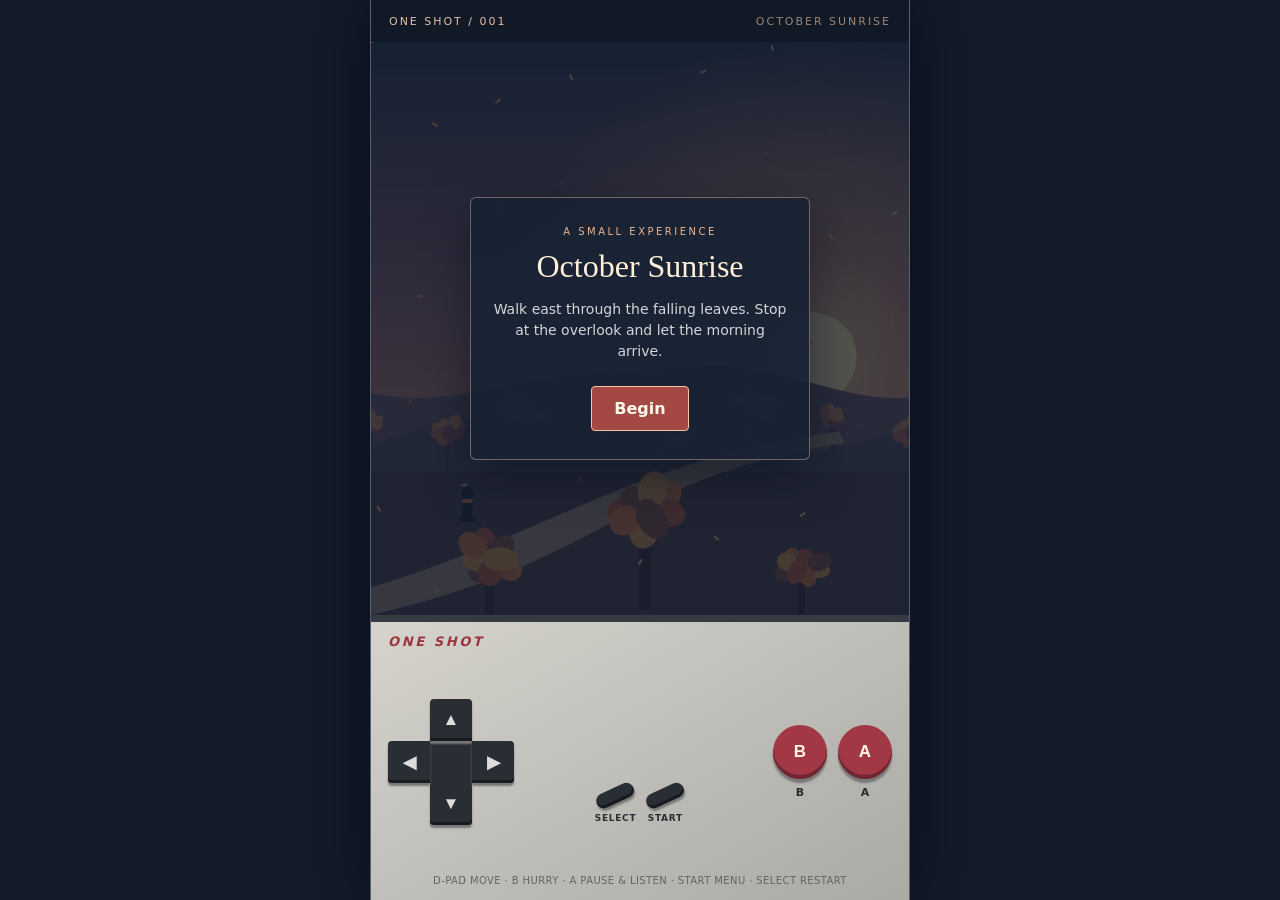
==== oneshot/index.html @ 20d6ba56 "Add portrait one-shot game shell and October Sunrise prototype" ====
<!doctype html>
<html lang="en">
<head>
<meta charset="utf-8">
<meta name="viewport" content="width=device-width,initial-scale=1,viewport-fit=cover,user-scalable=no">
<meta name="theme-color" content="#141b29">
<title>One Shot — October Sunrise</title>
<style>
:root{color-scheme:dark;font-family:system-ui,-apple-system,sans-serif;background:#141b29;color:#f6ecdb}
*{box-sizing:border-box}html,body{margin:0;width:100%;height:100%;overflow:hidden;overscroll-behavior:none}
body{display:flex;justify-content:center;touch-action:none}
.shell{width:min(100%,540px);height:100%;height:100dvh;display:flex;flex-direction:column;background:#1d2636;box-shadow:0 0 60px #080e19}
.top{height:42px;flex:none;display:flex;align-items:center;justify-content:space-between;padding:0 18px;background:#111926;font-size:11px;letter-spacing:.18em;text-transform:uppercase;color:#e6bea2}
.top span:last-child{opacity:.65}
.stage{position:relative;flex:1;min-height:0;overflow:hidden;background:#23314a}
canvas{width:100%;height:100%;display:block}
.overlay{position:absolute;inset:0;display:flex;align-items:center;justify-content:center;padding:24px;background:#101929b8;text-align:center}
.overlay[hidden]{display:none}
.card{max-width:340px;padding:28px 22px;background:#182334ee;border:1px solid #e6bea270;border-radius:6px;box-shadow:0 15px 45px #070d1b80}
.eyebrow{font-size:10px;letter-spacing:.25em;color:#ebb695;text-transform:uppercase}
h1{font-family:Georgia,serif;font-weight:400;font-size:32px;line-height:1.12;margin:12px 0;color:#fff0db}
p{font-size:14px;line-height:1.5;color:#d5d5d8}
.cta{margin-top:10px;border:1px solid #f5c1a2;background:#a34842;color:#fff9ec;border-radius:4px;padding:12px 22px;font:inherit;font-weight:700;cursor:pointer}
.hint{position:absolute;left:12px;right:12px;bottom:14px;text-align:center;font-size:12px;text-shadow:0 2px 5px #08101d;pointer-events:none;color:#fff1de}
.controller{flex:none;height:clamp(206px,36dvh,285px);padding:12px 17px max(14px,env(safe-area-inset-bottom));background:linear-gradient(150deg,#d5d3cc,#aaa9a4);color:#292b32;border-top:7px solid #363b43;display:flex;flex-direction:column;justify-content:space-between;user-select:none;-webkit-user-select:none}
.brand{font-weight:900;letter-spacing:.2em;color:#9c353d;font-style:italic;font-size:13px}
.controls{display:grid;grid-template-columns:1fr 1fr 1fr;align-items:center;gap:4px;min-height:132px}
.dpad{width:126px;height:126px;position:relative;justify-self:start}
.key{position:absolute;border:0;background:#292d34;color:#ddd;touch-action:none;cursor:pointer;font-weight:700;box-shadow:inset 0 -3px #171b20,0 3px 2px #777}
.key:active,.key.pressed{background:#4b5360;transform:translateY(2px);box-shadow:inset 0 -1px #171b20}
.dir{width:42px;height:42px;font-size:17px}.up{left:42px;top:0;border-radius:4px 4px 0 0}.down{left:42px;top:84px;border-radius:0 0 4px 4px}.left{left:0;top:42px;border-radius:4px 0 0 4px}.right{left:84px;top:42px;border-radius:0 4px 4px 0}
.cross{position:absolute;left:42px;top:42px;width:42px;height:42px;background:#292d34}
.mid{display:flex;justify-content:center;align-items:end;gap:9px;align-self:stretch;padding-bottom:5px}
.small-control{display:flex;flex-direction:column;align-items:center;gap:10px;font-size:9px;font-weight:700;letter-spacing:.08em}
.pill{position:static;width:40px;height:15px;border-radius:12px;transform:rotate(-25deg)}
.pill:active,.pill.pressed{transform:rotate(-25deg) translateY(2px)}
.face{display:flex;justify-content:flex-end;gap:11px;align-items:center}
.face-control{display:flex;flex-direction:column;align-items:center;gap:7px;font-size:11px;font-weight:800}
.round{position:static;width:54px;height:54px;border-radius:50%;background:#a23846;color:#fff7e9;font-size:17px;box-shadow:inset 0 -4px #702631,0 4px 2px #777}
.round:active,.round.pressed{background:#c9525b;box-shadow:inset 0 -1px #702631}
.footer{font-size:10px;text-align:center;color:#62646a;letter-spacing:.04em}
@media(max-width:375px){.controller{padding-left:10px;padding-right:10px}.dpad{transform:scale(.86);transform-origin:left center}.round{width:47px;height:47px}.controls{gap:0}.face{gap:5px}}
@media(min-width:700px){.shell{border-left:1px solid #566070;border-right:1px solid #566070}}
</style>
</head>
<body>
<main class="shell">
<header class="top"><span>ONE SHOT / 001</span><span>October Sunrise</span></header>
<section class="stage" aria-label="October Sunrise game">
<canvas id="game" aria-label="Autumn landscape with a path toward the sunrise"></canvas>
<div class="hint" id="hint" aria-live="polite"></div>
<div class="overlay" id="overlay">
<div class="card"><div class="eyebrow" id="eyebrow">A small experience</div><h1 id="title">October Sunrise</h1><p id="message">Walk east through the falling leaves. Stop at the overlook and let the morning arrive.</p><button class="cta" id="continue">Begin</button></div>
</div>
</section>
<section class="controller" aria-label="Game controller">
<div class="brand">ONE SHOT</div>
<div class="controls">
<div class="dpad" aria-label="Directional pad"><div class="cross"></div><button class="key dir up" data-key="up" aria-label="Up">▲</button><button class="key dir down" data-key="down" aria-label="Down">▼</button><button class="key dir left" data-key="left" aria-label="Left">◀</button><button class="key dir right" data-key="right" aria-label="Right">▶</button></div>
<div class="mid"><div class="small-control"><button class="key pill" data-key="select" aria-label="Select"></button><span>SELECT</span></div><div class="small-control"><button class="key pill" data-key="start" aria-label="Start"></button><span>START</span></div></div>
<div class="face"><div class="face-control"><button class="key round" data-key="b" aria-label="B">B</button><span>B</span></div><div class="face-control"><button class="key round" data-key="a" aria-label="A">A</button><span>A</span></div></div>
</div><div class="footer">D-PAD MOVE · B HURRY · A PAUSE &amp; LISTEN · START MENU · SELECT RESTART</div>
</section>
</main>
<script type="module">
const canvas=document.querySelector('#game'),ctx=canvas.getContext('2d');
const overlay=document.querySelector('#overlay'),hint=document.querySelector('#hint');
const buttons=[...document.querySelectorAll('[data-key]')],held=new Set();
let scene,mode='intro',last=0,w=0,h=0,dpr=1;
const clamp=(v,a,b)=>Math.max(a,Math.min(b,v)),lerp=(a,b,t)=>a+(b-a)*t;
function resize(){const r=canvas.getBoundingClientRect();dpr=Math.min(devicePixelRatio||1,2);w=r.width;h=r.height;canvas.width=Math.round(w*dpr);canvas.height=Math.round(h*dpr);ctx.setTransform(dpr,0,0,dpr,0,0)}
new ResizeObserver(resize).observe(canvas);
function show(eyebrow,title,message,button){document.querySelector('#eyebrow').textContent=eyebrow;document.querySelector('#title').textContent=title;document.querySelector('#message').textContent=message;document.querySelector('#continue').textContent=button;overlay.hidden=false}
function begin(){scene=OctoberSunrise();mode='playing';overlay.hidden=true}
document.querySelector('#continue').addEventListener('click',()=>{if(mode==='finished'||mode==='intro')begin();else{mode='playing';overlay.hidden=true}});
function press(key){if(key==='select'){begin();return}if(key==='start'){if(mode==='playing'){mode='paused';show('A moment held','Paused','The light will wait for you.','Continue')}else if(mode==='paused'){mode='playing';overlay.hidden=true}else if(mode==='intro'||mode==='finished')begin();return}if(mode==='intro'&&key==='a'){begin();return}if(mode==='finished'&&key==='a'){begin();return}held.add(key)}
function release(key){held.delete(key)}
for(const button of buttons){let id=null;button.addEventListener('pointerdown',e=>{e.preventDefault();button.setPointerCapture(e.pointerId);id=e.pointerId;button.classList.add('pressed');press(button.dataset.key)});const up=e=>{if(id!==e.pointerId)return;id=null;button.classList.remove('pressed');release(button.dataset.key)};button.addEventListener('pointerup',up);button.addEventListener('pointercancel',up);button.addEventListener('lostpointercapture',()=>{id=null;button.classList.remove('pressed');release(button.dataset.key)})}
const keys={ArrowUp:'up',ArrowDown:'down',ArrowLeft:'left',ArrowRight:'right',w:'up',s:'down',a:'left',d:'right',z:'b',x:'a',Enter:'start',Shift:'select'};
addEventListener('keydown',e=>{const k=keys[e.key];if(!k)return;e.preventDefault();if(!e.repeat)press(k)});
addEventListener('keyup',e=>{const k=keys[e.key];if(k){e.preventDefault();release(k)}});
addEventListener('blur',()=>held.clear());
function hill(y,amp,color,phase){ctx.fillStyle=color;ctx.beginPath();ctx.moveTo(0,h);ctx.lineTo(0,y);for(let x=0;x<=w+8;x+=8)ctx.lineTo(x,y+Math.sin(x/w*7+phase)*amp+Math.sin(x/w*14+phase)*amp*.23);ctx.lineTo(w,h);ctx.fill()}
function tree(x,y,size,seed,near){ctx.save();ctx.translate(x,y);ctx.fillStyle=near?'#352d36':'#55404a';ctx.fillRect(-size*.055,-size*.18,size*.11,size*.75);const colors=near?['#b55a42','#cf7544','#d39550','#855044']:['#855360','#ad6956','#c08359'];for(let i=0;i<9;i++){const a=i*2.4+seed,dist=size*(.13+(i%4)*.055);ctx.fillStyle=colors[(i+seed)%colors.length|0];ctx.beginPath();ctx.ellipse(Math.cos(a)*dist,-size*.4+Math.sin(a)*dist*.7,size*(.16+(i%3)*.025),size*.14,a,0,7);ctx.fill()}ctx.restore()}
function OctoberSunrise(){
 // Each experience owns its state and update/draw methods; the shared shell owns inputs and time.
 const s={time:0,x:.08,y:.55,still:0,light:0,done:false,leaves:Array.from({length:32},(_,i)=>({x:(i*71%101)/101,y:(i*37%97)/97,phase:i*2.31,speed:.025+(i%6)*.007}))};
 s.update=(dt,input)=>{
 s.time+=dt;
 const dx=Number(input.has('right'))-Number(input.has('left')),dy=Number(input.has('down'))-Number(input.has('up'));
 const moving=!!(dx||dy),speed=input.has('b')?.24:.13;
 s.x=clamp(s.x+dx*speed*dt,.04,.96);s.y=clamp(s.y+dy*speed*dt,.28,.78);
 const atOverlook=s.x>.79&&s.y<.66;
 s.still=atOverlook&&!moving&&input.has('a')?s.still+dt:Math.max(0,s.still-dt*.6);
 s.light=clamp(s.light+dt*(atOverlook?.024:.009),0,1);
 if(s.still>4&&!s.done){s.done=true;mode='finished';show('The morning is yours','The day begins','For a few minutes, you were exactly where you needed to be.','Walk again')}
 hint.textContent=atOverlook?'Hold A and watch the light':s.x<.45?'Follow the path east →':'The overlook is just ahead →';
 };
 s.draw=()=>{
 const glow=clamp(s.light+s.still*.1,0,1);
 const sky=ctx.createLinearGradient(0,0,0,h);sky.addColorStop(0,'#27334f');sky.addColorStop(.52,glow>.45?'#c47965':'#9b6671');sky.addColorStop(1,'#edaa71');ctx.fillStyle=sky;ctx.fillRect(0,0,w,h);
 const sx=w*.82,sy=h*(.55-glow*.13);const halo=ctx.createRadialGradient(sx,sy,2,sx,sy,w*.6);halo.addColorStop(0,'#ffe7a4bb');halo.addColorStop(.35,'#efaa7977');halo.addColorStop(1,'#efaa7900');ctx.fillStyle=halo;ctx.fillRect(0,0,w,h);
 ctx.fillStyle='#ffe5ae';ctx.beginPath();ctx.arc(sx,sy,w*.083,0,7);ctx.fill();
 hill(h*.59,15,'#675669',.8);hill(h*.68,17,'#514a5c',2.5);
 for(let i=0;i<8;i++)tree((i/7)*w,h*.69+Math.sin(i*2)*12,35+(i%3)*10,i,false);
 ctx.fillStyle='#473c4b';ctx.fillRect(0,h*.75,w,h*.25);
 ctx.fillStyle='#a08a7c';ctx.beginPath();ctx.moveTo(0,h);ctx.bezierCurveTo(w*.43,h*.91,w*.47,h*.76,w*.88,h*.7);ctx.lineTo(w*.87,h*.68);ctx.bezierCurveTo(w*.41,h*.74,w*.3,h*.9,-w*.2,h);ctx.fill();
 for(let i=0;i<5;i++)tree((i*.29-.07)*w,h*.89+(i%2)*h*.07,65+(i%3)*19,i+5,true);
 for(const leaf of s.leaves){const x=((leaf.x+s.time*leaf.speed)%1.1)*w,y=((leaf.y+s.time*.06)%1.1)*h;ctx.fillStyle=['#dba16b','#b8614a','#e8bf81'][Math.floor(leaf.phase)%3];ctx.save();ctx.translate(x+Math.sin(s.time*2+leaf.phase)*9,y);ctx.rotate(s.time+leaf.phase);ctx.fillRect(-3,-1,6,2);ctx.restore()}
 const px=lerp(w*.12,w*.86,s.x),py=h*(.84+(s.y-.55)*.23)-Math.sin(s.x*Math.PI)*h*.1;
 ctx.fillStyle='#1d2535';ctx.beginPath();ctx.ellipse(px,py+10,9,3,0,0,7);ctx.fill();ctx.fillRect(px-5,py-12,10,19);ctx.beginPath();ctx.arc(px,py-16,6,0,7);ctx.fill();ctx.fillStyle='#ca7350';ctx.fillRect(px-5,py-10,10,4);
 if(s.still>0){ctx.fillStyle='#fce8be';ctx.font='14px Georgia';ctx.textAlign='center';ctx.fillText('Breathe in the morning',w/2,h*.19)}
 };
 return s;
}
function frame(t){const dt=Math.min((t-last)/1000||0,.05);last=t;if(w&&h){if(mode==='playing')scene.update(dt,held);if(!scene)scene=OctoberSunrise();scene.draw()}requestAnimationFrame(frame)}
requestAnimationFrame(frame);
</script>
</body>
</html>
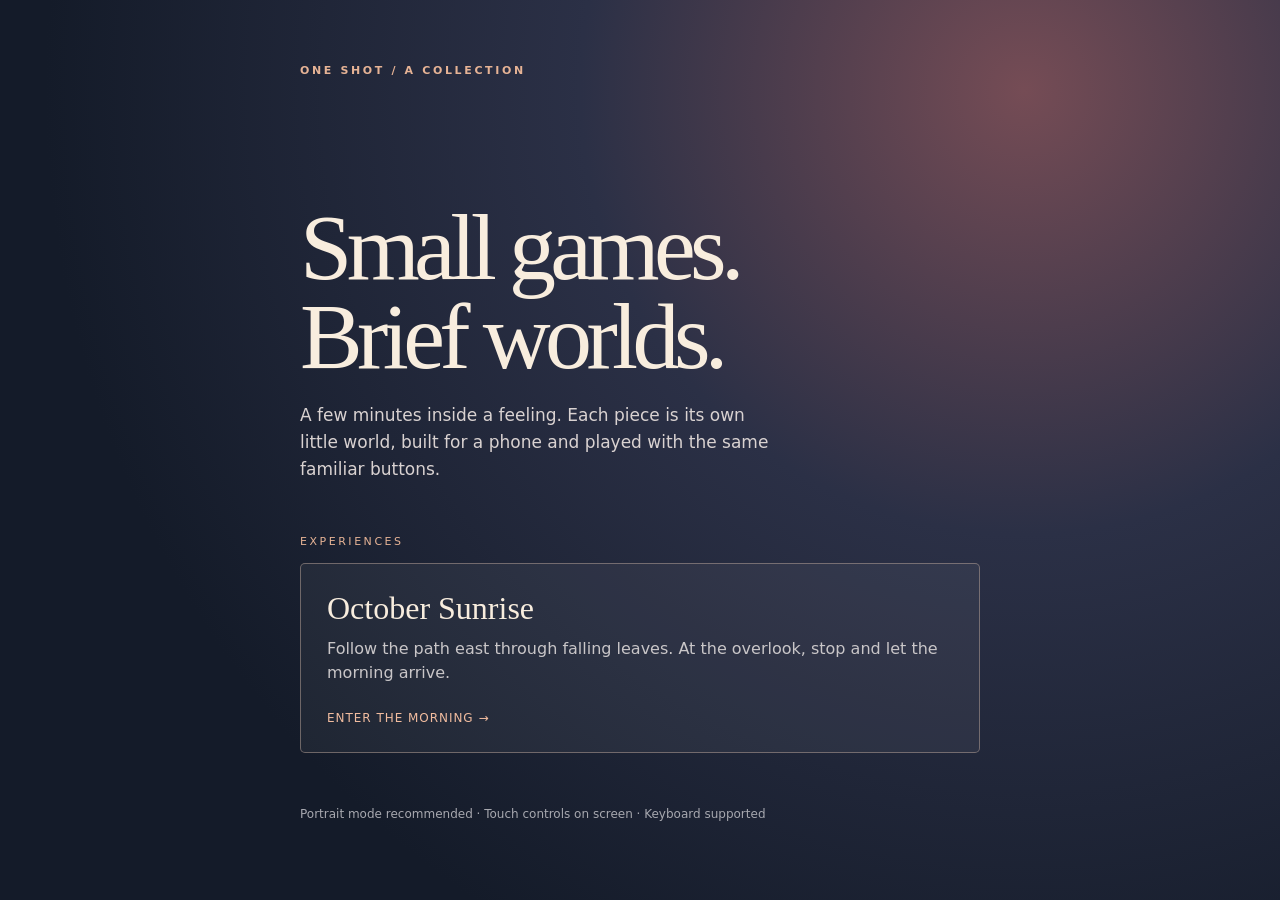
==== commit db129fd7: "Make One Shot index a gallery of standalone experiences" ====
--- a/oneshot/index.html
+++ b/oneshot/index.html
@@ -2,119 +2,29 @@
 <html lang="en">
 <head>
 <meta charset="utf-8">
-<meta name="viewport" content="width=device-width,initial-scale=1,viewport-fit=cover,user-scalable=no">
+<meta name="viewport" content="width=device-width,initial-scale=1">
 <meta name="theme-color" content="#141b29">
-<title>One Shot — October Sunrise</title>
+<title>One Shot — Small Games, Brief Worlds</title>
 <style>
-:root{color-scheme:dark;font-family:system-ui,-apple-system,sans-serif;background:#141b29;color:#f6ecdb}
-*{box-sizing:border-box}html,body{margin:0;width:100%;height:100%;overflow:hidden;overscroll-behavior:none}
-body{display:flex;justify-content:center;touch-action:none}
-.shell{width:min(100%,540px);height:100%;height:100dvh;display:flex;flex-direction:column;background:#1d2636;box-shadow:0 0 60px #080e19}
-.top{height:42px;flex:none;display:flex;align-items:center;justify-content:space-between;padding:0 18px;background:#111926;font-size:11px;letter-spacing:.18em;text-transform:uppercase;color:#e6bea2}
-.top span:last-child{opacity:.65}
-.stage{position:relative;flex:1;min-height:0;overflow:hidden;background:#23314a}
-canvas{width:100%;height:100%;display:block}
-.overlay{position:absolute;inset:0;display:flex;align-items:center;justify-content:center;padding:24px;background:#101929b8;text-align:center}
-.overlay[hidden]{display:none}
-.card{max-width:340px;padding:28px 22px;background:#182334ee;border:1px solid #e6bea270;border-radius:6px;box-shadow:0 15px 45px #070d1b80}
-.eyebrow{font-size:10px;letter-spacing:.25em;color:#ebb695;text-transform:uppercase}
-h1{font-family:Georgia,serif;font-weight:400;font-size:32px;line-height:1.12;margin:12px 0;color:#fff0db}
-p{font-size:14px;line-height:1.5;color:#d5d5d8}
-.cta{margin-top:10px;border:1px solid #f5c1a2;background:#a34842;color:#fff9ec;border-radius:4px;padding:12px 22px;font:inherit;font-weight:700;cursor:pointer}
-.hint{position:absolute;left:12px;right:12px;bottom:14px;text-align:center;font-size:12px;text-shadow:0 2px 5px #08101d;pointer-events:none;color:#fff1de}
-.controller{flex:none;height:clamp(206px,36dvh,285px);padding:12px 17px max(14px,env(safe-area-inset-bottom));background:linear-gradient(150deg,#d5d3cc,#aaa9a4);color:#292b32;border-top:7px solid #363b43;display:flex;flex-direction:column;justify-content:space-between;user-select:none;-webkit-user-select:none}
-.brand{font-weight:900;letter-spacing:.2em;color:#9c353d;font-style:italic;font-size:13px}
-.controls{display:grid;grid-template-columns:1fr 1fr 1fr;align-items:center;gap:4px;min-height:132px}
-.dpad{width:126px;height:126px;position:relative;justify-self:start}
-.key{position:absolute;border:0;background:#292d34;color:#ddd;touch-action:none;cursor:pointer;font-weight:700;box-shadow:inset 0 -3px #171b20,0 3px 2px #777}
-.key:active,.key.pressed{background:#4b5360;transform:translateY(2px);box-shadow:inset 0 -1px #171b20}
-.dir{width:42px;height:42px;font-size:17px}.up{left:42px;top:0;border-radius:4px 4px 0 0}.down{left:42px;top:84px;border-radius:0 0 4px 4px}.left{left:0;top:42px;border-radius:4px 0 0 4px}.right{left:84px;top:42px;border-radius:0 4px 4px 0}
-.cross{position:absolute;left:42px;top:42px;width:42px;height:42px;background:#292d34}
-.mid{display:flex;justify-content:center;align-items:end;gap:9px;align-self:stretch;padding-bottom:5px}
-.small-control{display:flex;flex-direction:column;align-items:center;gap:10px;font-size:9px;font-weight:700;letter-spacing:.08em}
-.pill{position:static;width:40px;height:15px;border-radius:12px;transform:rotate(-25deg)}
-.pill:active,.pill.pressed{transform:rotate(-25deg) translateY(2px)}
-.face{display:flex;justify-content:flex-end;gap:11px;align-items:center}
-.face-control{display:flex;flex-direction:column;align-items:center;gap:7px;font-size:11px;font-weight:800}
-.round{position:static;width:54px;height:54px;border-radius:50%;background:#a23846;color:#fff7e9;font-size:17px;box-shadow:inset 0 -4px #702631,0 4px 2px #777}
-.round:active,.round.pressed{background:#c9525b;box-shadow:inset 0 -1px #702631}
-.footer{font-size:10px;text-align:center;color:#62646a;letter-spacing:.04em}
-@media(max-width:375px){.controller{padding-left:10px;padding-right:10px}.dpad{transform:scale(.86);transform-origin:left center}.round{width:47px;height:47px}.controls{gap:0}.face{gap:5px}}
-@media(min-width:700px){.shell{border-left:1px solid #566070;border-right:1px solid #566070}}
+:root{color-scheme:dark;font-family:system-ui,-apple-system,sans-serif;background:#141b29;color:#f8edde}
+*{box-sizing:border-box}body{margin:0;min-height:100svh;background:radial-gradient(circle at 80% 10%,#754c55 0,#2b3046 34%,#141b29 75%);padding:clamp(24px,6vw,64px)}
+main{max-width:680px;margin:0 auto}.mark{color:#e6b395;font-size:11px;font-weight:800;letter-spacing:.24em}
+h1{font:normal clamp(54px,12vw,94px)/.95 Georgia,serif;letter-spacing:-.06em;margin:clamp(65px,14vh,150px) 0 20px}
+.intro{max-width:470px;font-size:17px;line-height:1.6;color:#d9d2d1;margin-bottom:52px}
+.label{font-size:11px;letter-spacing:.23em;color:#e6b395;text-transform:uppercase}
+a.card{display:block;color:inherit;text-decoration:none;border:1px solid #bda89b7d;background:#ffffff0d;padding:26px;margin-top:15px;border-radius:5px;transition:background .2s,transform .2s}
+a.card:hover,a.card:focus-visible{background:#ffffff1c;transform:translateY(-3px)}
+.card h2{font:normal 32px Georgia,serif;margin:0 0 10px}.card p{color:#c9c6c8;line-height:1.5;margin:0 0 22px}.card span{font-size:12px;color:#f1bc9f;letter-spacing:.08em}
+footer{margin-top:54px;color:#a7a8af;font-size:12px}
 </style>
 </head>
 <body>
-<main class="shell">
-<header class="top"><span>ONE SHOT / 001</span><span>October Sunrise</span></header>
-<section class="stage" aria-label="October Sunrise game">
-<canvas id="game" aria-label="Autumn landscape with a path toward the sunrise"></canvas>
-<div class="hint" id="hint" aria-live="polite"></div>
-<div class="overlay" id="overlay">
-<div class="card"><div class="eyebrow" id="eyebrow">A small experience</div><h1 id="title">October Sunrise</h1><p id="message">Walk east through the falling leaves. Stop at the overlook and let the morning arrive.</p><button class="cta" id="continue">Begin</button></div>
-</div>
-</section>
-<section class="controller" aria-label="Game controller">
-<div class="brand">ONE SHOT</div>
-<div class="controls">
-<div class="dpad" aria-label="Directional pad"><div class="cross"></div><button class="key dir up" data-key="up" aria-label="Up">▲</button><button class="key dir down" data-key="down" aria-label="Down">▼</button><button class="key dir left" data-key="left" aria-label="Left">◀</button><button class="key dir right" data-key="right" aria-label="Right">▶</button></div>
-<div class="mid"><div class="small-control"><button class="key pill" data-key="select" aria-label="Select"></button><span>SELECT</span></div><div class="small-control"><button class="key pill" data-key="start" aria-label="Start"></button><span>START</span></div></div>
-<div class="face"><div class="face-control"><button class="key round" data-key="b" aria-label="B">B</button><span>B</span></div><div class="face-control"><button class="key round" data-key="a" aria-label="A">A</button><span>A</span></div></div>
-</div><div class="footer">D-PAD MOVE · B HURRY · A PAUSE &amp; LISTEN · START MENU · SELECT RESTART</div>
-</section>
+<main><div class="mark">ONE SHOT / A COLLECTION</div>
+<h1>Small games.<br>Brief worlds.</h1>
+<p class="intro">A few minutes inside a feeling. Each piece is its own little world, built for a phone and played with the same familiar buttons.</p>
+<div class="label">Experiences</div>
+<a class="card" href="./october-sunrise.html"><h2>October Sunrise</h2><p>Follow the path east through falling leaves. At the overlook, stop and let the morning arrive.</p><span>ENTER THE MORNING →</span></a>
+<footer>Portrait mode recommended · Touch controls on screen · Keyboard supported</footer>
 </main>
-<script type="module">
-const canvas=document.querySelector('#game'),ctx=canvas.getContext('2d');
-const overlay=document.querySelector('#overlay'),hint=document.querySelector('#hint');
-const buttons=[...document.querySelectorAll('[data-key]')],held=new Set();
-let scene,mode='intro',last=0,w=0,h=0,dpr=1;
-const clamp=(v,a,b)=>Math.max(a,Math.min(b,v)),lerp=(a,b,t)=>a+(b-a)*t;
-function resize(){const r=canvas.getBoundingClientRect();dpr=Math.min(devicePixelRatio||1,2);w=r.width;h=r.height;canvas.width=Math.round(w*dpr);canvas.height=Math.round(h*dpr);ctx.setTransform(dpr,0,0,dpr,0,0)}
-new ResizeObserver(resize).observe(canvas);
-function show(eyebrow,title,message,button){document.querySelector('#eyebrow').textContent=eyebrow;document.querySelector('#title').textContent=title;document.querySelector('#message').textContent=message;document.querySelector('#continue').textContent=button;overlay.hidden=false}
-function begin(){scene=OctoberSunrise();mode='playing';overlay.hidden=true}
-document.querySelector('#continue').addEventListener('click',()=>{if(mode==='finished'||mode==='intro')begin();else{mode='playing';overlay.hidden=true}});
-function press(key){if(key==='select'){begin();return}if(key==='start'){if(mode==='playing'){mode='paused';show('A moment held','Paused','The light will wait for you.','Continue')}else if(mode==='paused'){mode='playing';overlay.hidden=true}else if(mode==='intro'||mode==='finished')begin();return}if(mode==='intro'&&key==='a'){begin();return}if(mode==='finished'&&key==='a'){begin();return}held.add(key)}
-function release(key){held.delete(key)}
-for(const button of buttons){let id=null;button.addEventListener('pointerdown',e=>{e.preventDefault();button.setPointerCapture(e.pointerId);id=e.pointerId;button.classList.add('pressed');press(button.dataset.key)});const up=e=>{if(id!==e.pointerId)return;id=null;button.classList.remove('pressed');release(button.dataset.key)};button.addEventListener('pointerup',up);button.addEventListener('pointercancel',up);button.addEventListener('lostpointercapture',()=>{id=null;button.classList.remove('pressed');release(button.dataset.key)})}
-const keys={ArrowUp:'up',ArrowDown:'down',ArrowLeft:'left',ArrowRight:'right',w:'up',s:'down',a:'left',d:'right',z:'b',x:'a',Enter:'start',Shift:'select'};
-addEventListener('keydown',e=>{const k=keys[e.key];if(!k)return;e.preventDefault();if(!e.repeat)press(k)});
-addEventListener('keyup',e=>{const k=keys[e.key];if(k){e.preventDefault();release(k)}});
-addEventListener('blur',()=>held.clear());
-function hill(y,amp,color,phase){ctx.fillStyle=color;ctx.beginPath();ctx.moveTo(0,h);ctx.lineTo(0,y);for(let x=0;x<=w+8;x+=8)ctx.lineTo(x,y+Math.sin(x/w*7+phase)*amp+Math.sin(x/w*14+phase)*amp*.23);ctx.lineTo(w,h);ctx.fill()}
-function tree(x,y,size,seed,near){ctx.save();ctx.translate(x,y);ctx.fillStyle=near?'#352d36':'#55404a';ctx.fillRect(-size*.055,-size*.18,size*.11,size*.75);const colors=near?['#b55a42','#cf7544','#d39550','#855044']:['#855360','#ad6956','#c08359'];for(let i=0;i<9;i++){const a=i*2.4+seed,dist=size*(.13+(i%4)*.055);ctx.fillStyle=colors[(i+seed)%colors.length|0];ctx.beginPath();ctx.ellipse(Math.cos(a)*dist,-size*.4+Math.sin(a)*dist*.7,size*(.16+(i%3)*.025),size*.14,a,0,7);ctx.fill()}ctx.restore()}
-function OctoberSunrise(){
- // Each experience owns its state and update/draw methods; the shared shell owns inputs and time.
- const s={time:0,x:.08,y:.55,still:0,light:0,done:false,leaves:Array.from({length:32},(_,i)=>({x:(i*71%101)/101,y:(i*37%97)/97,phase:i*2.31,speed:.025+(i%6)*.007}))};
- s.update=(dt,input)=>{
- s.time+=dt;
- const dx=Number(input.has('right'))-Number(input.has('left')),dy=Number(input.has('down'))-Number(input.has('up'));
- const moving=!!(dx||dy),speed=input.has('b')?.24:.13;
- s.x=clamp(s.x+dx*speed*dt,.04,.96);s.y=clamp(s.y+dy*speed*dt,.28,.78);
- const atOverlook=s.x>.79&&s.y<.66;
- s.still=atOverlook&&!moving&&input.has('a')?s.still+dt:Math.max(0,s.still-dt*.6);
- s.light=clamp(s.light+dt*(atOverlook?.024:.009),0,1);
- if(s.still>4&&!s.done){s.done=true;mode='finished';show('The morning is yours','The day begins','For a few minutes, you were exactly where you needed to be.','Walk again')}
- hint.textContent=atOverlook?'Hold A and watch the light':s.x<.45?'Follow the path east →':'The overlook is just ahead →';
- };
- s.draw=()=>{
- const glow=clamp(s.light+s.still*.1,0,1);
- const sky=ctx.createLinearGradient(0,0,0,h);sky.addColorStop(0,'#27334f');sky.addColorStop(.52,glow>.45?'#c47965':'#9b6671');sky.addColorStop(1,'#edaa71');ctx.fillStyle=sky;ctx.fillRect(0,0,w,h);
- const sx=w*.82,sy=h*(.55-glow*.13);const halo=ctx.createRadialGradient(sx,sy,2,sx,sy,w*.6);halo.addColorStop(0,'#ffe7a4bb');halo.addColorStop(.35,'#efaa7977');halo.addColorStop(1,'#efaa7900');ctx.fillStyle=halo;ctx.fillRect(0,0,w,h);
- ctx.fillStyle='#ffe5ae';ctx.beginPath();ctx.arc(sx,sy,w*.083,0,7);ctx.fill();
- hill(h*.59,15,'#675669',.8);hill(h*.68,17,'#514a5c',2.5);
- for(let i=0;i<8;i++)tree((i/7)*w,h*.69+Math.sin(i*2)*12,35+(i%3)*10,i,false);
- ctx.fillStyle='#473c4b';ctx.fillRect(0,h*.75,w,h*.25);
- ctx.fillStyle='#a08a7c';ctx.beginPath();ctx.moveTo(0,h);ctx.bezierCurveTo(w*.43,h*.91,w*.47,h*.76,w*.88,h*.7);ctx.lineTo(w*.87,h*.68);ctx.bezierCurveTo(w*.41,h*.74,w*.3,h*.9,-w*.2,h);ctx.fill();
- for(let i=0;i<5;i++)tree((i*.29-.07)*w,h*.89+(i%2)*h*.07,65+(i%3)*19,i+5,true);
- for(const leaf of s.leaves){const x=((leaf.x+s.time*leaf.speed)%1.1)*w,y=((leaf.y+s.time*.06)%1.1)*h;ctx.fillStyle=['#dba16b','#b8614a','#e8bf81'][Math.floor(leaf.phase)%3];ctx.save();ctx.translate(x+Math.sin(s.time*2+leaf.phase)*9,y);ctx.rotate(s.time+leaf.phase);ctx.fillRect(-3,-1,6,2);ctx.restore()}
- const px=lerp(w*.12,w*.86,s.x),py=h*(.84+(s.y-.55)*.23)-Math.sin(s.x*Math.PI)*h*.1;
- ctx.fillStyle='#1d2535';ctx.beginPath();ctx.ellipse(px,py+10,9,3,0,0,7);ctx.fill();ctx.fillRect(px-5,py-12,10,19);ctx.beginPath();ctx.arc(px,py-16,6,0,7);ctx.fill();ctx.fillStyle='#ca7350';ctx.fillRect(px-5,py-10,10,4);
- if(s.still>0){ctx.fillStyle='#fce8be';ctx.font='14px Georgia';ctx.textAlign='center';ctx.fillText('Breathe in the morning',w/2,h*.19)}
- };
- return s;
-}
-function frame(t){const dt=Math.min((t-last)/1000||0,.05);last=t;if(w&&h){if(mode==='playing')scene.update(dt,held);if(!scene)scene=OctoberSunrise();scene.draw()}requestAnimationFrame(frame)}
-requestAnimationFrame(frame);
-</script>
 </body>
 </html>
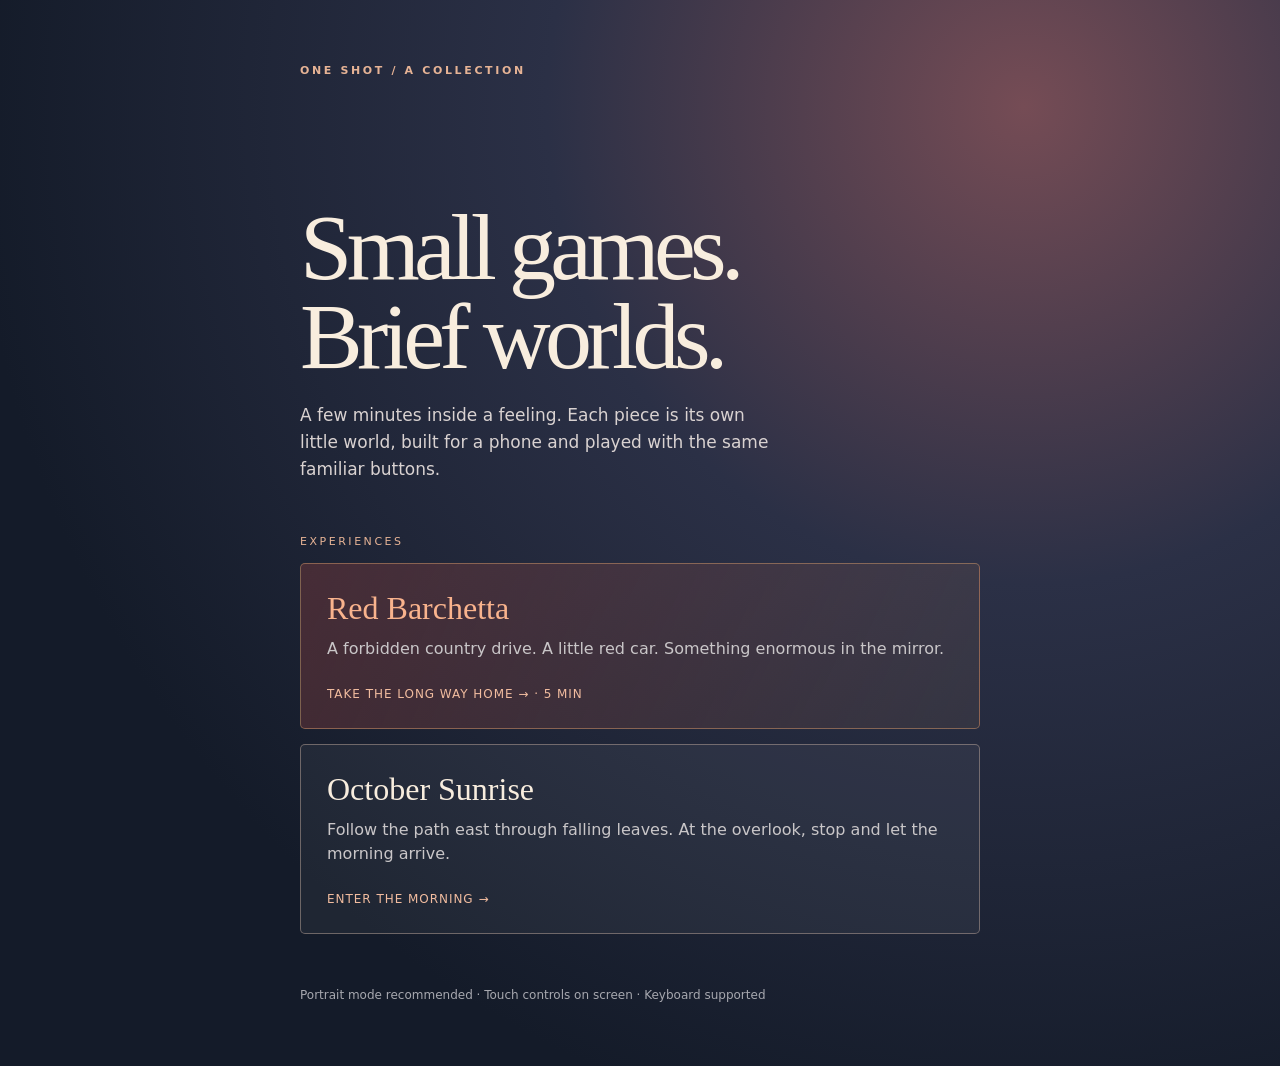
==== commit 3478b1af: "Link Red Barchetta from the One Shot collection" ====
--- a/oneshot/index.html
+++ b/oneshot/index.html
@@ -16,6 +16,7 @@
 a.card:hover,a.card:focus-visible{background:#ffffff1c;transform:translateY(-3px)}
 .card h2{font:normal 32px Georgia,serif;margin:0 0 10px}.card p{color:#c9c6c8;line-height:1.5;margin:0 0 22px}.card span{font-size:12px;color:#f1bc9f;letter-spacing:.08em}
 footer{margin-top:54px;color:#a7a8af;font-size:12px}
+a.card.barchetta{background:linear-gradient(115deg,#873d3d66,#d2a26916);border-color:#d2976b80}a.card.barchetta h2{color:#f9b38d}
 </style>
 </head>
 <body>
@@ -23,6 +24,7 @@
 <h1>Small games.<br>Brief worlds.</h1>
 <p class="intro">A few minutes inside a feeling. Each piece is its own little world, built for a phone and played with the same familiar buttons.</p>
 <div class="label">Experiences</div>
+<a class="card barchetta" href="./barchetta.html"><h2>Red Barchetta</h2><p>A forbidden country drive. A little red car. Something enormous in the mirror.</p><span>TAKE THE LONG WAY HOME → · 5 MIN</span></a>
 <a class="card" href="./october-sunrise.html"><h2>October Sunrise</h2><p>Follow the path east through falling leaves. At the overlook, stop and let the morning arrive.</p><span>ENTER THE MORNING →</span></a>
 <footer>Portrait mode recommended · Touch controls on screen · Keyboard supported</footer>
 </main>
